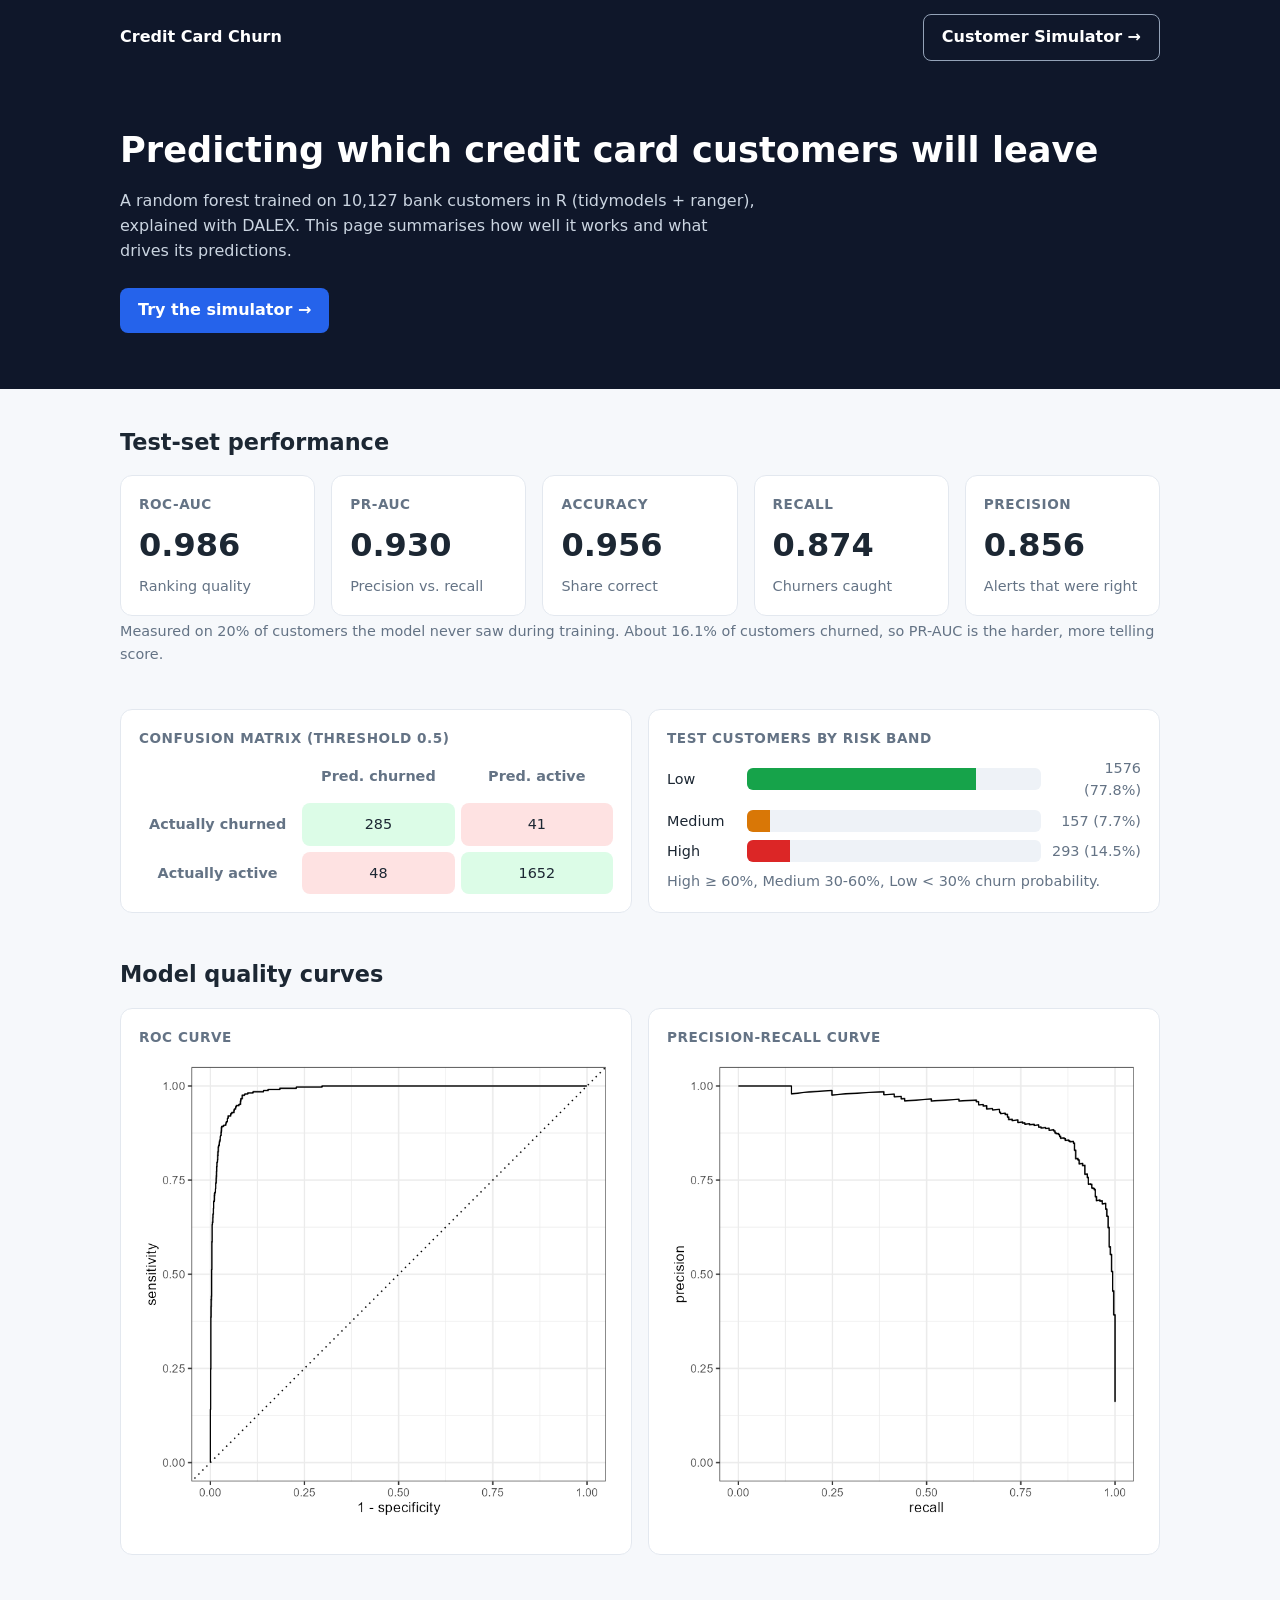
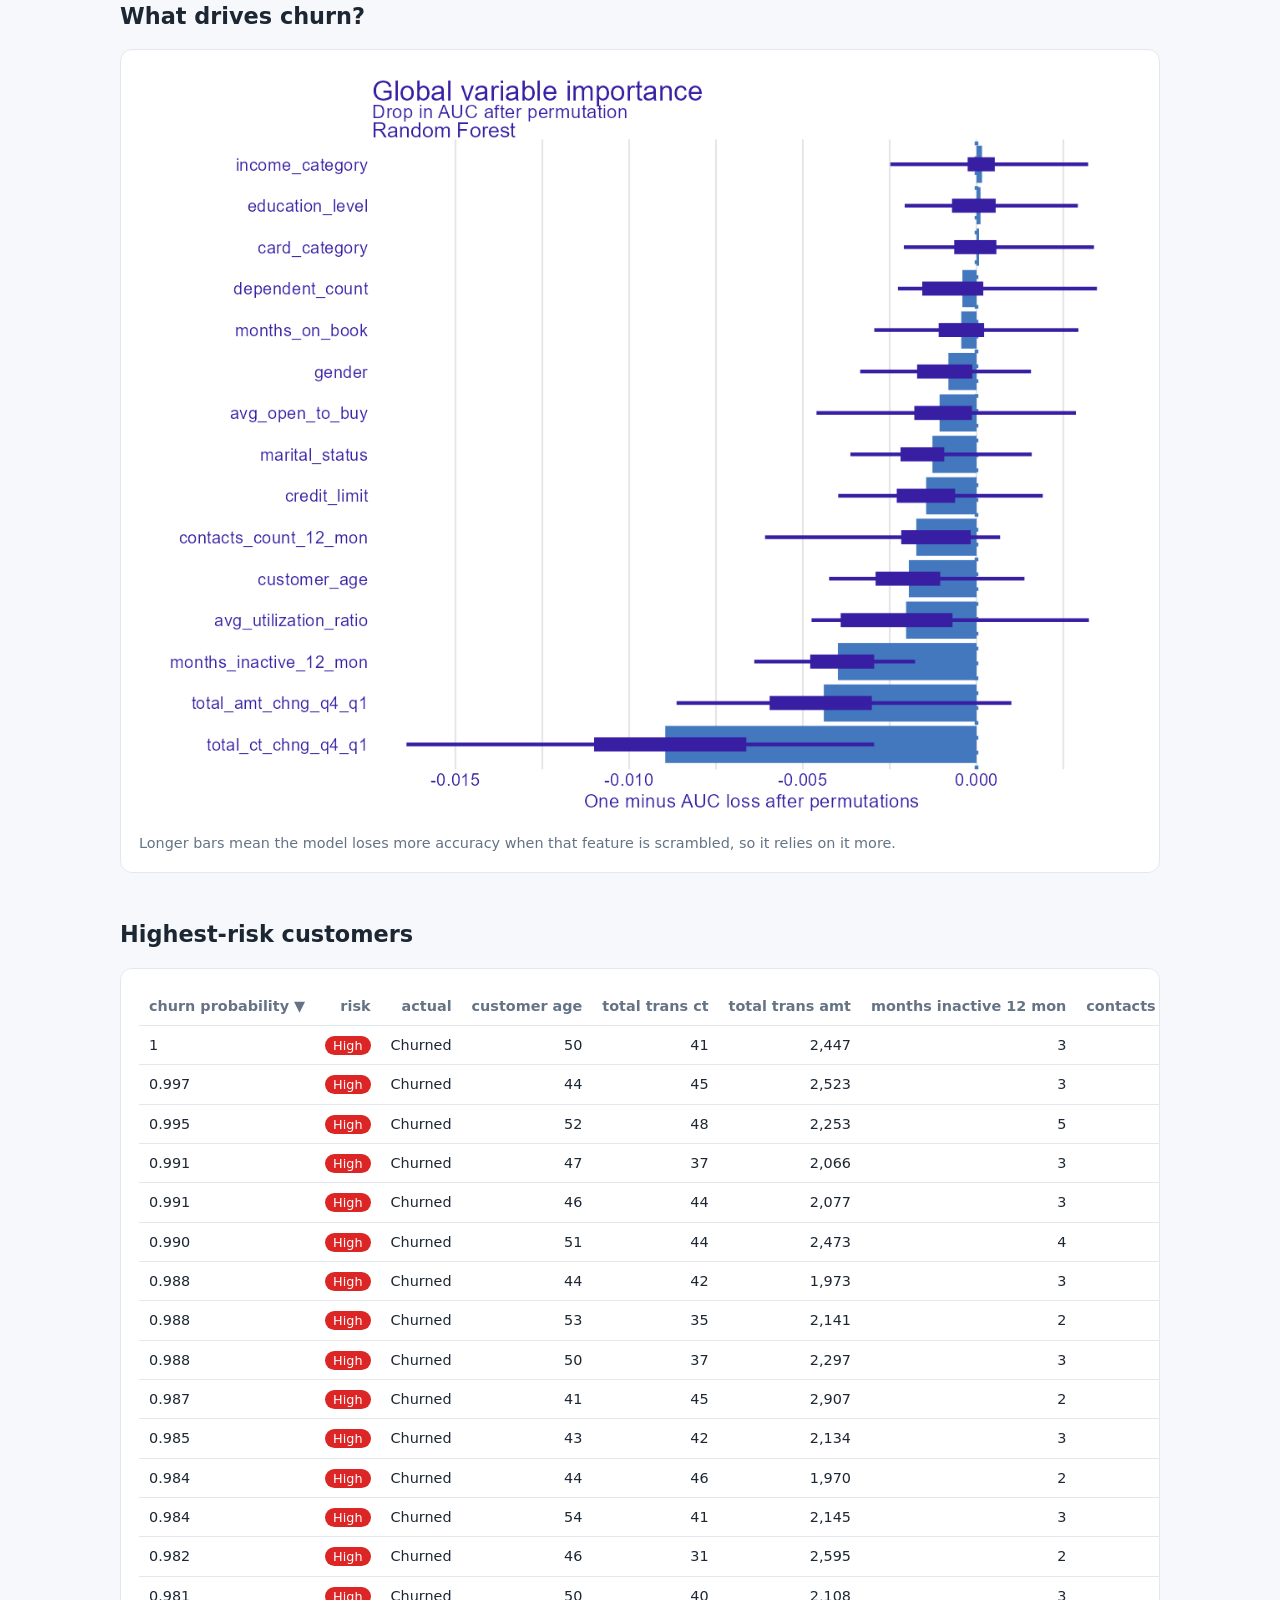
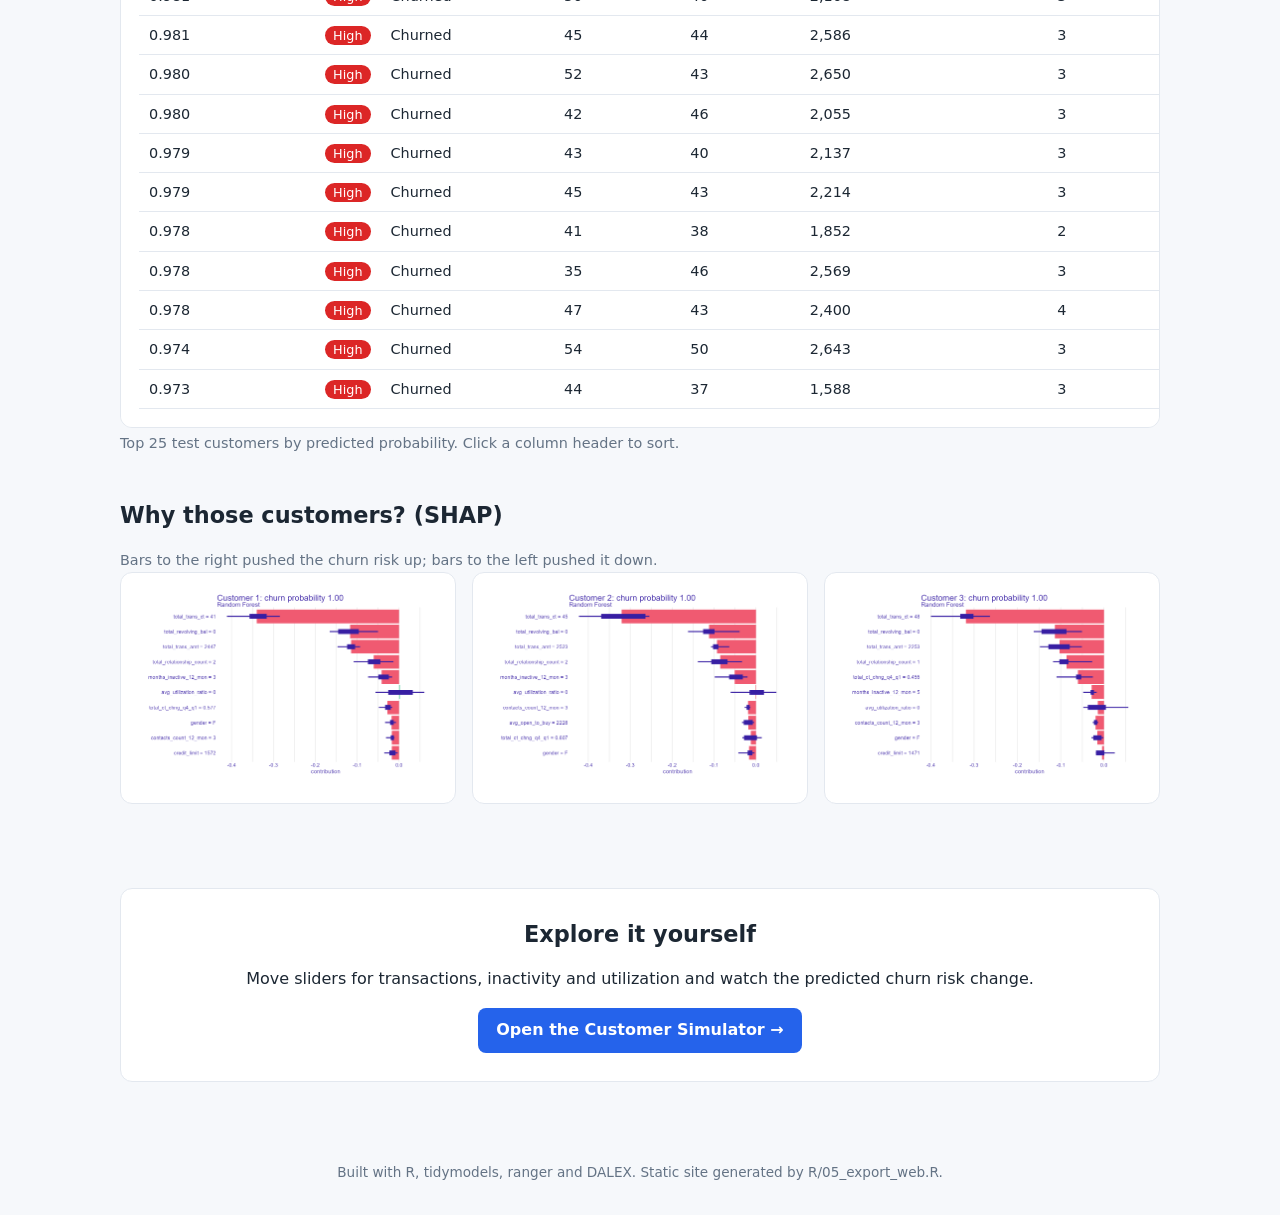
==== docs/index.html @ 1fa52097 "Added a Web UI" ====
<!DOCTYPE html>
<html lang="en">
<head>
  <meta charset="utf-8">
  <meta name="viewport" content="width=device-width, initial-scale=1">
  <title>Credit Card Churn: Model Results</title>
  <link rel="stylesheet" href="style.css">
</head>
<body>
  <header class="top">
    <div class="wrap">
      <div class="nav">
        <span class="brand">Credit Card Churn</span>
        <a class="btn ghost" href="simulator.html">Customer Simulator &rarr;</a>
      </div>
      <div class="hero">
        <h1>Predicting which credit card customers will leave</h1>
        <p>A random forest trained on 10,127 bank customers in R (tidymodels + ranger), explained with DALEX. This page summarises how well it works and what drives its predictions.</p>
        <a class="btn" href="simulator.html">Try the simulator &rarr;</a>
      </div>
    </div>
  </header>

  <main class="wrap">
    <div id="error" class="error" hidden></div>

    <section>
      <h2>Test-set performance</h2>
      <div class="grid cards" id="metric-cards"></div>
      <p class="hint">Measured on 20% of customers the model never saw during training. About <span id="churn-rate"></span> of customers churned, so PR-AUC is the harder, more telling score.</p>
    </section>

    <section class="grid two">
      <div class="card">
        <h3>Confusion matrix (threshold 0.5)</h3>
        <div class="cm" id="cm"></div>
      </div>
      <div class="card bars">
        <h3>Test customers by risk band</h3>
        <div id="bands"></div>
        <p class="hint">High &ge; 60%, Medium 30-60%, Low &lt; 30% churn probability.</p>
      </div>
    </section>

    <section>
      <h2>Model quality curves</h2>
      <div class="grid two">
        <div class="card"><h3>ROC curve</h3><img src="img/roc_curve.png" alt="ROC curve"></div>
        <div class="card"><h3>Precision-recall curve</h3><img src="img/pr_curve.png" alt="Precision-recall curve"></div>
      </div>
    </section>

    <section>
      <h2>What drives churn?</h2>
      <div class="card">
        <img src="img/variable_importance.png" alt="Variable importance">
        <p class="hint">Longer bars mean the model loses more accuracy when that feature is scrambled, so it relies on it more.</p>
      </div>
    </section>

    <section>
      <h2>Highest-risk customers</h2>
      <div class="card scroll"><table id="top-table"></table></div>
      <p class="hint">Top 25 test customers by predicted probability. Click a column header to sort.</p>
    </section>

    <section>
      <h2>Why those customers? (SHAP)</h2>
      <p class="hint">Bars to the right pushed the churn risk up; bars to the left pushed it down.</p>
      <div class="grid two">
        <div class="card"><img src="img/shap_customer_1.png" alt="SHAP explanation for customer 1"></div>
        <div class="card"><img src="img/shap_customer_2.png" alt="SHAP explanation for customer 2"></div>
        <div class="card"><img src="img/shap_customer_3.png" alt="SHAP explanation for customer 3"></div>
      </div>
    </section>

    <section>
      <div class="card cta">
        <h2>Explore it yourself</h2>
        <p>Move sliders for transactions, inactivity and utilization and watch the predicted churn risk change.</p>
        <a class="btn" href="simulator.html">Open the Customer Simulator &rarr;</a>
      </div>
    </section>
  </main>

  <footer>Built with R, tidymodels, ranger and DALEX. Static site generated by R/05_export_web.R.</footer>
  <script src="app.js"></script>
</body>
</html>
---- docs/style.css ----
:root {
  --bg: #f6f8fb; --card: #fff; --ink: #1c2733; --muted: #647385;
  --brand: #2563eb; --brand-dark: #1d4ed8; --red: #dc2626; --amber: #d97706; --green: #16a34a;
  --border: #e3e8ef;
}
* { box-sizing: border-box; }
body { margin: 0; font-family: system-ui, -apple-system, "Segoe UI", Roboto, sans-serif; background: var(--bg); color: var(--ink); line-height: 1.55; }
a { color: var(--brand); }
header.top { background: #0f172a; color: #fff; }
.wrap { max-width: 1080px; margin: 0 auto; padding: 0 20px; }
.nav { display: flex; align-items: center; justify-content: space-between; padding: 14px 0; }
.nav .brand { font-weight: 700; }
.btn { display: inline-block; background: var(--brand); color: #fff; padding: 10px 18px; border-radius: 8px; text-decoration: none; font-weight: 600; border: 0; cursor: pointer; }
.btn:hover { background: var(--brand-dark); }
.btn.ghost { background: transparent; border: 1px solid #94a3b8; color: #fff; }
.hero { padding: 48px 0 56px; }
.hero h1 { font-size: 2.2rem; margin: 0 0 12px; }
.hero p { max-width: 640px; color: #cbd5e1; margin: 0 0 24px; }
section { padding: 36px 0 8px; }
h2 { margin: 0 0 16px; font-size: 1.4rem; }
.grid { display: grid; gap: 16px; }
.cards { grid-template-columns: repeat(auto-fit, minmax(180px, 1fr)); }
.two { grid-template-columns: repeat(auto-fit, minmax(320px, 1fr)); }
.card { background: var(--card); border: 1px solid var(--border); border-radius: 12px; padding: 18px; }
.card h3 { margin: 0 0 6px; font-size: 0.85rem; text-transform: uppercase; letter-spacing: .04em; color: var(--muted); }
.metric { font-size: 2rem; font-weight: 700; }
.hint { color: var(--muted); font-size: 0.9rem; margin: 4px 0 0; }
.card img { width: 100%; height: auto; border-radius: 8px; }
.bars .row { display: flex; align-items: center; gap: 10px; margin: 8px 0; }
.bars .label { width: 70px; font-size: 0.9rem; }
.bars .track { flex: 1; background: #eef2f7; border-radius: 6px; height: 22px; overflow: hidden; }
.bars .fill { height: 100%; }
.bars .val { width: 90px; text-align: right; font-size: 0.9rem; color: var(--muted); }
table { width: 100%; border-collapse: collapse; font-size: 0.9rem; }
th, td { padding: 8px 10px; text-align: right; border-bottom: 1px solid var(--border); white-space: nowrap; }
th:first-child, td:first-child { text-align: left; }
th { cursor: pointer; user-select: none; color: var(--muted); font-weight: 600; }
th:hover { color: var(--ink); }
.scroll { overflow-x: auto; }
.pill { padding: 2px 8px; border-radius: 99px; font-size: 0.8rem; color: #fff; }
.pill.High { background: var(--red); } .pill.Medium { background: var(--amber); } .pill.Low { background: var(--green); }
.cm { display: grid; grid-template-columns: auto 1fr 1fr; gap: 6px; font-size: 0.9rem; }
.cm div { padding: 10px; border-radius: 8px; text-align: center; }
.cm .h { color: var(--muted); font-weight: 600; background: none; }
.cm .good { background: #dcfce7; } .cm .bad { background: #fee2e2; }
.cta { margin: 40px 0; text-align: center; padding: 28px; }
footer { color: var(--muted); font-size: 0.85rem; padding: 32px 0; text-align: center; }
.error { background: #fee2e2; color: #7f1d1d; padding: 12px; border-radius: 8px; }

/* simulator */
.sim { grid-template-columns: 1fr 1fr; align-items: start; }
@media (max-width: 760px) { .sim { grid-template-columns: 1fr; } }
.slider { margin-bottom: 18px; }
.slider label { display: flex; justify-content: space-between; font-weight: 600; font-size: 0.95rem; }
.slider input[type=range] { width: 100%; }
.gauge { text-align: center; }
.gauge .big { font-size: 3.4rem; font-weight: 800; }
.gauge .level { font-weight: 700; }
.impact .row { display: grid; grid-template-columns: 170px 1fr 60px; align-items: center; gap: 8px; margin: 8px 0; font-size: 0.9rem; }
.impact .track { position: relative; height: 18px; background: #eef2f7; border-radius: 4px; }
.impact .mid { position: absolute; left: 50%; top: 0; bottom: 0; width: 1px; background: #94a3b8; }
.impact .fill { position: absolute; top: 0; bottom: 0; }
.impact .num { text-align: right; color: var(--muted); }
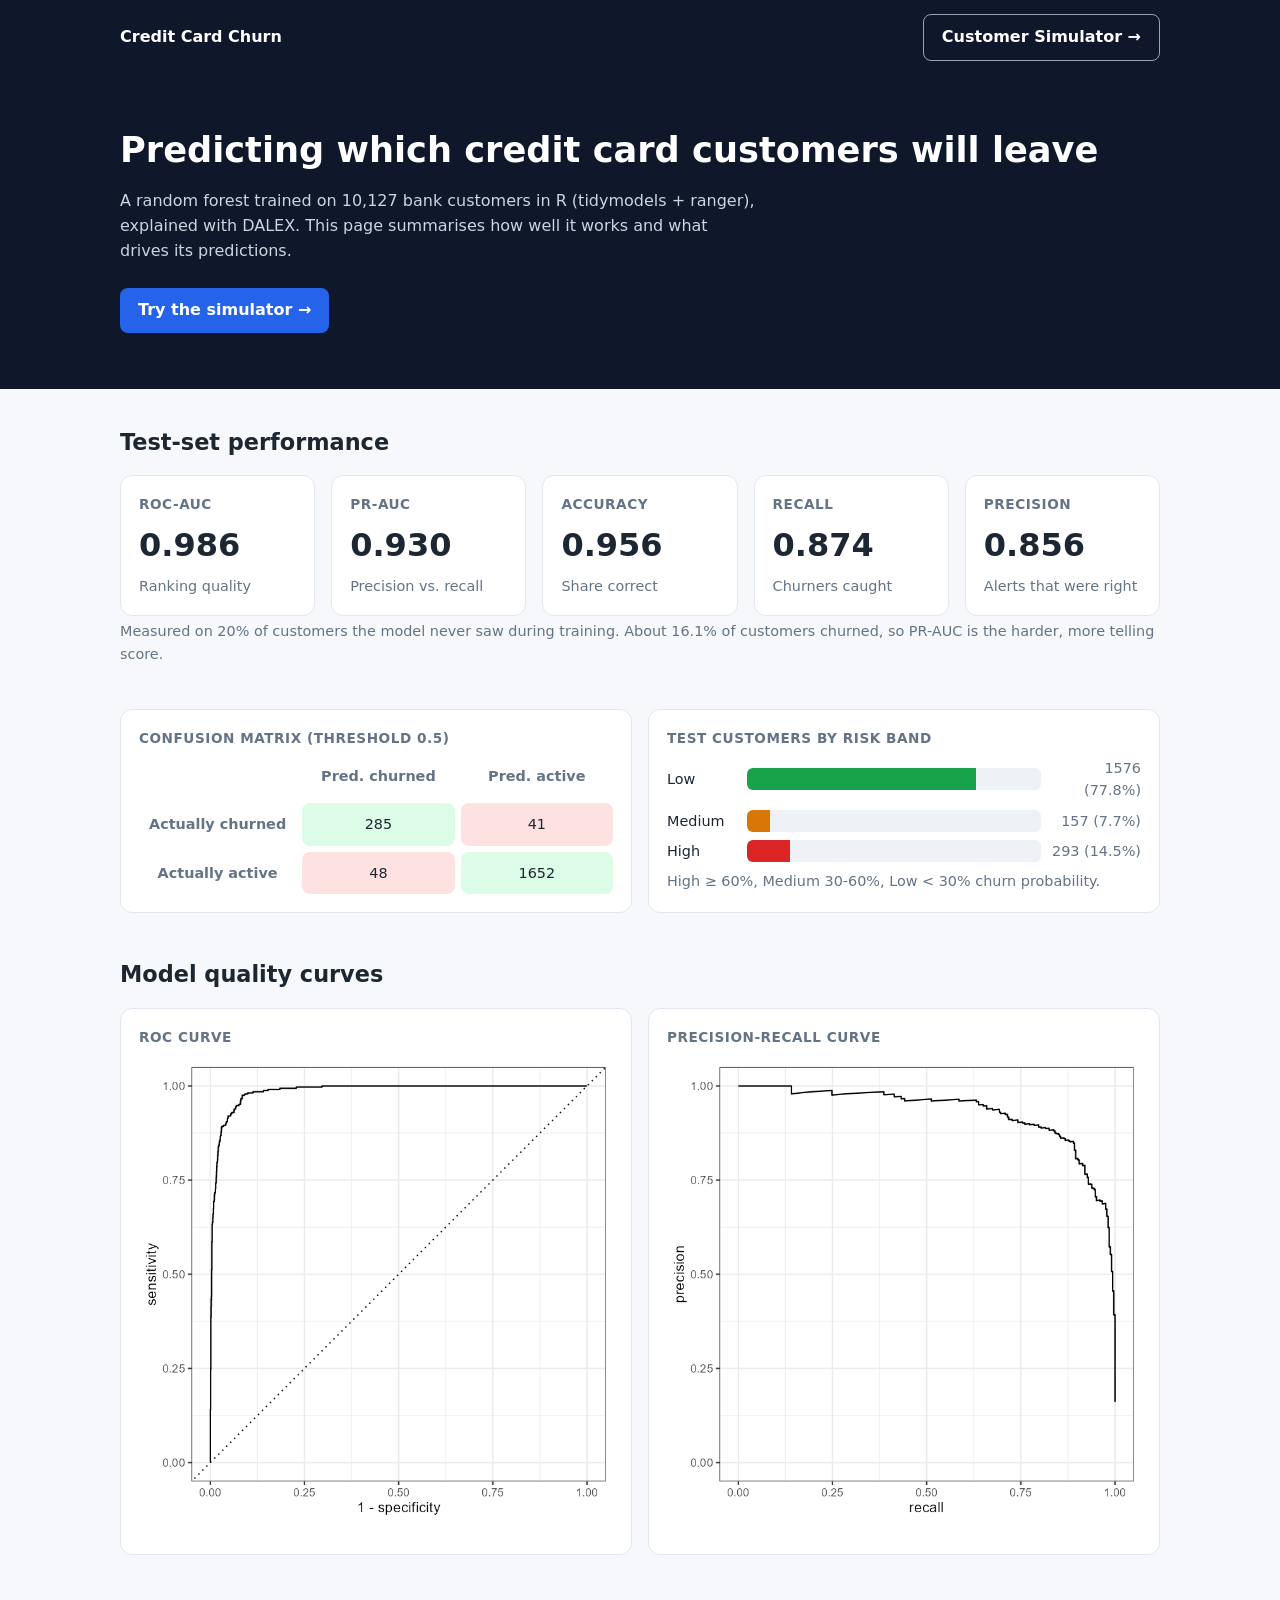
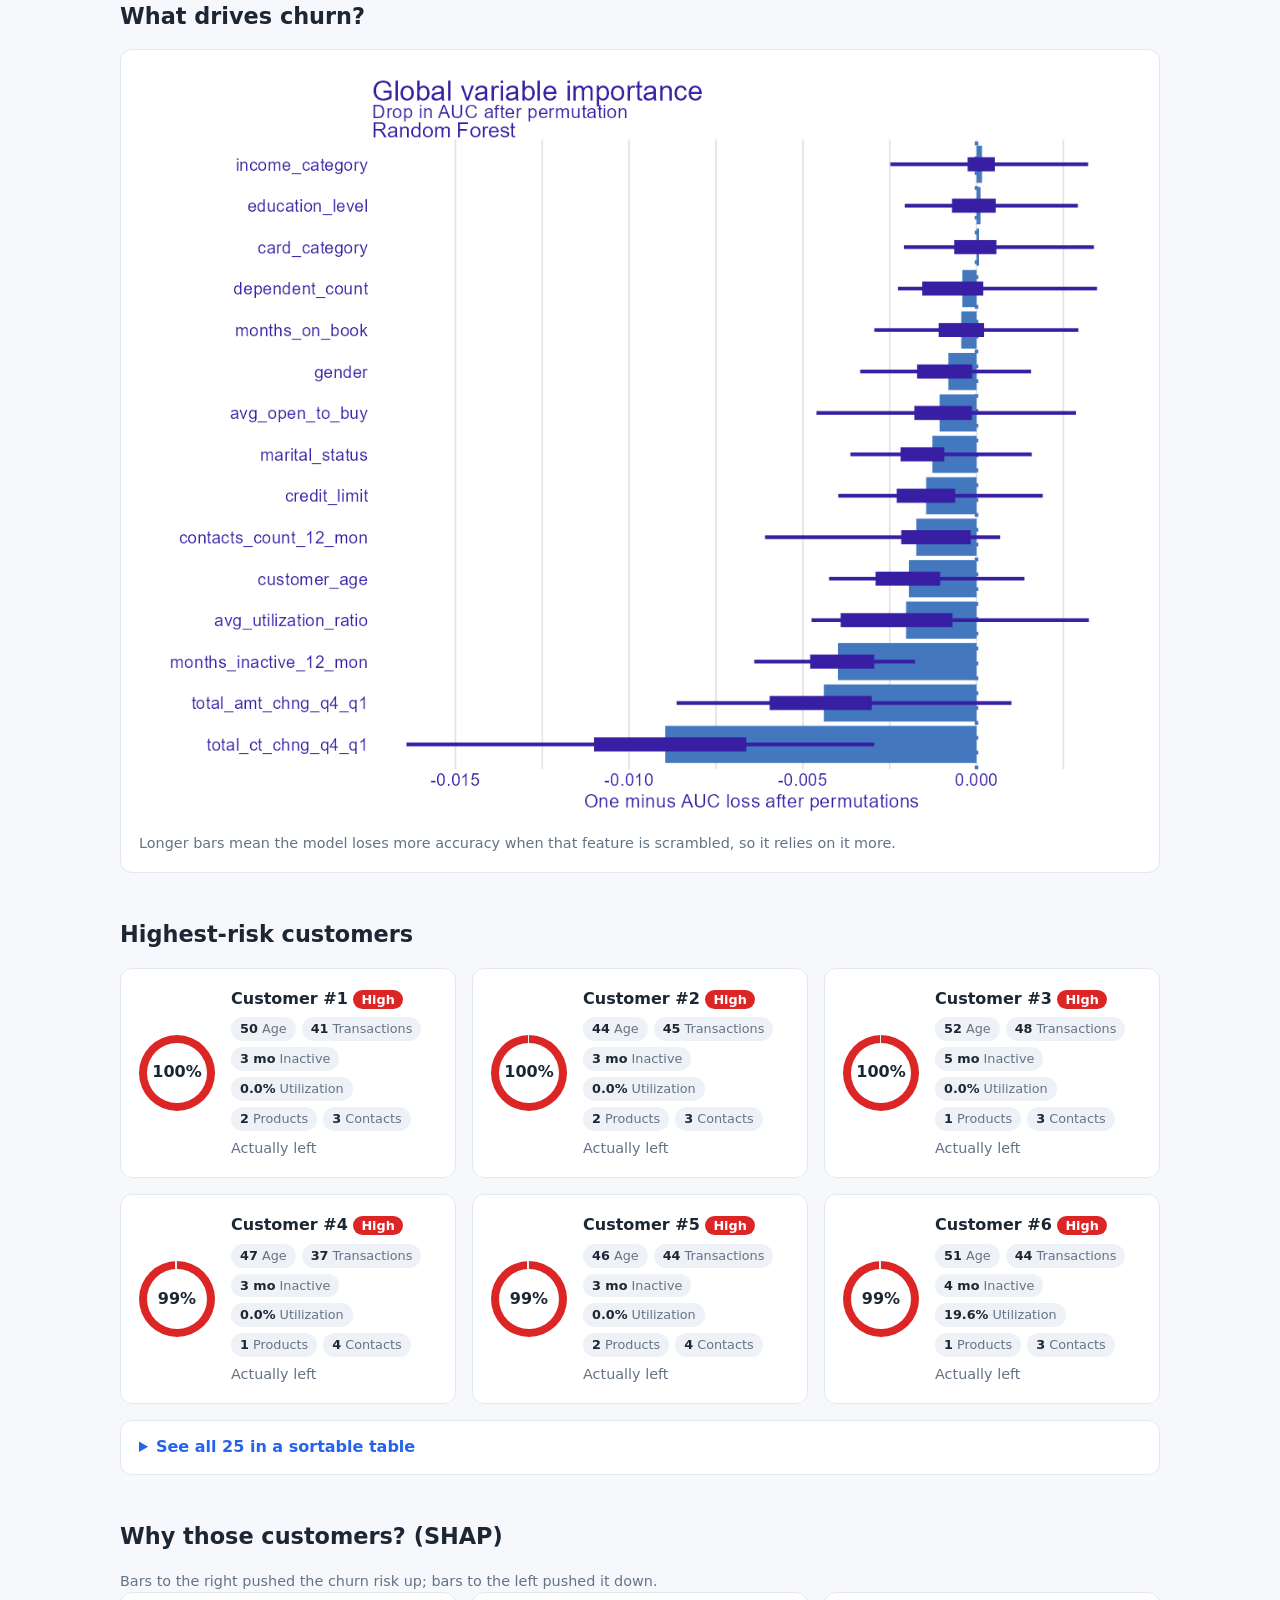
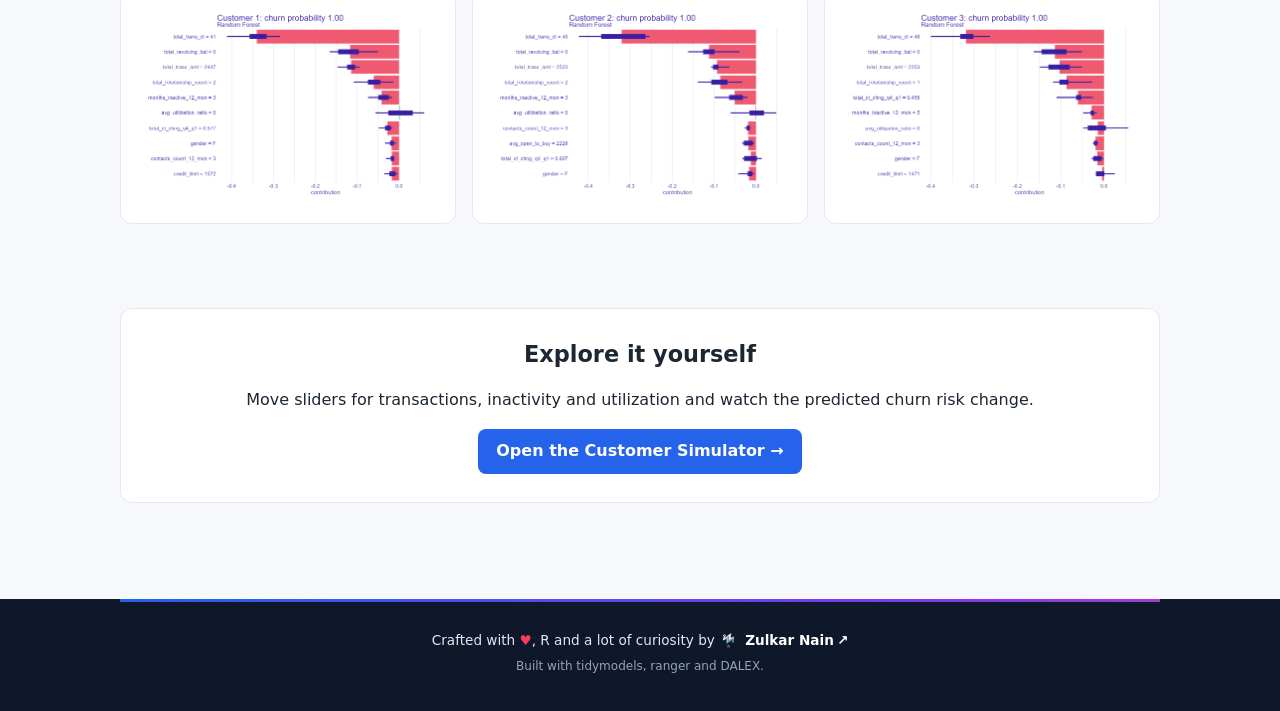
==== commit b0e68fd0: "Updated web UI" ====
--- a/docs/index.html
+++ b/docs/index.html
@@ -4,6 +4,7 @@
   <meta charset="utf-8">
   <meta name="viewport" content="width=device-width, initial-scale=1">
   <title>Credit Card Churn: Model Results</title>
+  <link rel="icon" type="image/png" href="img/zn-icon.png">
   <link rel="stylesheet" href="style.css">
 </head>
 <body>
@@ -60,8 +61,12 @@
 
     <section>
       <h2>Highest-risk customers</h2>
-      <div class="card scroll"><table id="top-table"></table></div>
-      <p class="hint">Top 25 test customers by predicted probability. Click a column header to sort.</p>
+      <div class="grid risk-cards" id="risk-cards"></div>
+      <details class="card more">
+        <summary>See all 25 in a sortable table</summary>
+        <div class="scroll"><table id="top-table"></table></div>
+        <p class="hint">Click a column header to sort.</p>
+      </details>
     </section>
 
     <section>
@@ -83,7 +88,15 @@
     </section>
   </main>
 
-  <footer>Built with R, tidymodels, ranger and DALEX. Static site generated by R/05_export_web.R.</footer>
+  <footer class="site-footer">
+    <div class="wrap">
+      <div class="foot-line"></div>
+      <p class="foot-main">Crafted with <span class="heart" aria-label="love">&hearts;</span>, R and a lot of curiosity by
+        <a class="credit" href="https://zulkarnain.online" target="_blank" rel="noopener"><img class="credit-icon" src="img/zn-icon.png" alt="">Zulkar Nain<span class="arrow">&nearr;</span></a>
+      </p>
+      <p class="foot-sub">Built with tidymodels, ranger and DALEX.</p>
+    </div>
+  </footer>
   <script src="app.js"></script>
 </body>
 </html>
--- a/docs/style.css
+++ b/docs/style.css
@@ -44,7 +44,46 @@
 .cm .h { color: var(--muted); font-weight: 600; background: none; }
 .cm .good { background: #dcfce7; } .cm .bad { background: #fee2e2; }
 .cta { margin: 40px 0; text-align: center; padding: 28px; }
-footer { color: var(--muted); font-size: 0.85rem; padding: 32px 0; text-align: center; }
+/* high-risk cards */
+.risk-cards { grid-template-columns: repeat(auto-fit, minmax(300px, 1fr)); }
+.risk-card { display: flex; gap: 16px; align-items: center; }
+.ring { --c: var(--red); flex: none; width: 76px; height: 76px; border-radius: 50%; display: grid; place-items: center; background: conic-gradient(var(--c) calc(var(--p) * 1%), #eef2f7 0); position: relative; }
+.ring::before { content: ""; position: absolute; inset: 8px; border-radius: 50%; background: var(--card); }
+.ring span { position: relative; font-weight: 800; }
+.rc-title { font-weight: 700; margin-bottom: 6px; }
+.chips { display: flex; flex-wrap: wrap; gap: 6px; margin-bottom: 6px; }
+.chip { background: #eef2f7; border-radius: 99px; padding: 2px 9px; font-size: 0.8rem; color: var(--muted); }
+.chip b { color: var(--ink); }
+details.more { margin-top: 16px; padding: 0; }
+details.more summary { cursor: pointer; padding: 14px 18px; font-weight: 600; color: var(--brand); }
+details.more[open] summary { border-bottom: 1px solid var(--border); }
+details.more .scroll { max-height: 360px; overflow: auto; padding: 0 12px; }
+details.more .hint { padding: 0 18px 12px; }
+
+/* footer */
+.site-footer { margin-top: 48px; padding: 0 0 36px; text-align: center; background: #0f172a; color: #94a3b8; }
+.foot-line { height: 3px; margin-bottom: 28px; background: linear-gradient(90deg, #2563eb, #7c3aed, #ec4899, #f59e0b, #2563eb); background-size: 300% 100%; animation: slide 8s linear infinite; }
+@keyframes slide { to { background-position: 300% 0; } }
+.foot-main { margin: 0 0 6px; font-size: 0.85rem; color: #e2e8f0; }
+.foot-sub { margin: 0; font-size: 0.75rem; }
+.heart { color: #f43f5e; display: inline-block; animation: beat 1.4s ease-in-out infinite; }
+@keyframes beat { 0%, 100% { transform: scale(1); } 15% { transform: scale(1.3); } 30% { transform: scale(1); } 45% { transform: scale(1.2); } }
+.credit { font-weight: 700; text-decoration: none; color: #fff; border-bottom: 1px solid transparent; transition: border-color .2s; }
+.credit .arrow { display: inline-block; margin-left: 3px; transition: transform .2s; }
+.credit-icon { width: 20px; height: 20px; border-radius: 50%; vertical-align: -5px; margin-right: 6px; }
+.credit:hover { border-bottom-color: #fff; }
+.credit:hover .arrow { transform: translate(3px, -3px); }
+@media (prefers-reduced-motion: reduce) { .foot-line, .heart { animation: none; } }
+
+/* image lightbox */
+.card img[data-zoom] { cursor: zoom-in; transition: transform .15s, box-shadow .15s; }
+.card img[data-zoom]:hover { transform: scale(1.015); box-shadow: 0 4px 14px rgba(15, 23, 42, .18); }
+.lightbox { position: fixed; inset: 0; z-index: 1000; display: flex; align-items: center; justify-content: center; padding: 24px; background: rgba(15, 23, 42, .55); -webkit-backdrop-filter: blur(10px); backdrop-filter: blur(10px); opacity: 0; visibility: hidden; transition: opacity .2s, visibility .2s; }
+.lightbox.open { opacity: 1; visibility: visible; }
+.lightbox img { max-width: min(96vw, 1400px); max-height: 90vh; border-radius: 12px; background: #fff; box-shadow: 0 20px 60px rgba(0, 0, 0, .5); transform: scale(.96); transition: transform .2s; cursor: zoom-out; }
+.lightbox.open img { transform: scale(1); }
+.lightbox .close { position: absolute; top: 16px; right: 20px; width: 40px; height: 40px; border: 0; border-radius: 50%; font-size: 1.6rem; line-height: 1; background: #fff; color: #0f172a; cursor: pointer; }
+body.no-scroll { overflow: hidden; }
 .error { background: #fee2e2; color: #7f1d1d; padding: 12px; border-radius: 8px; }
 
 /* simulator */
